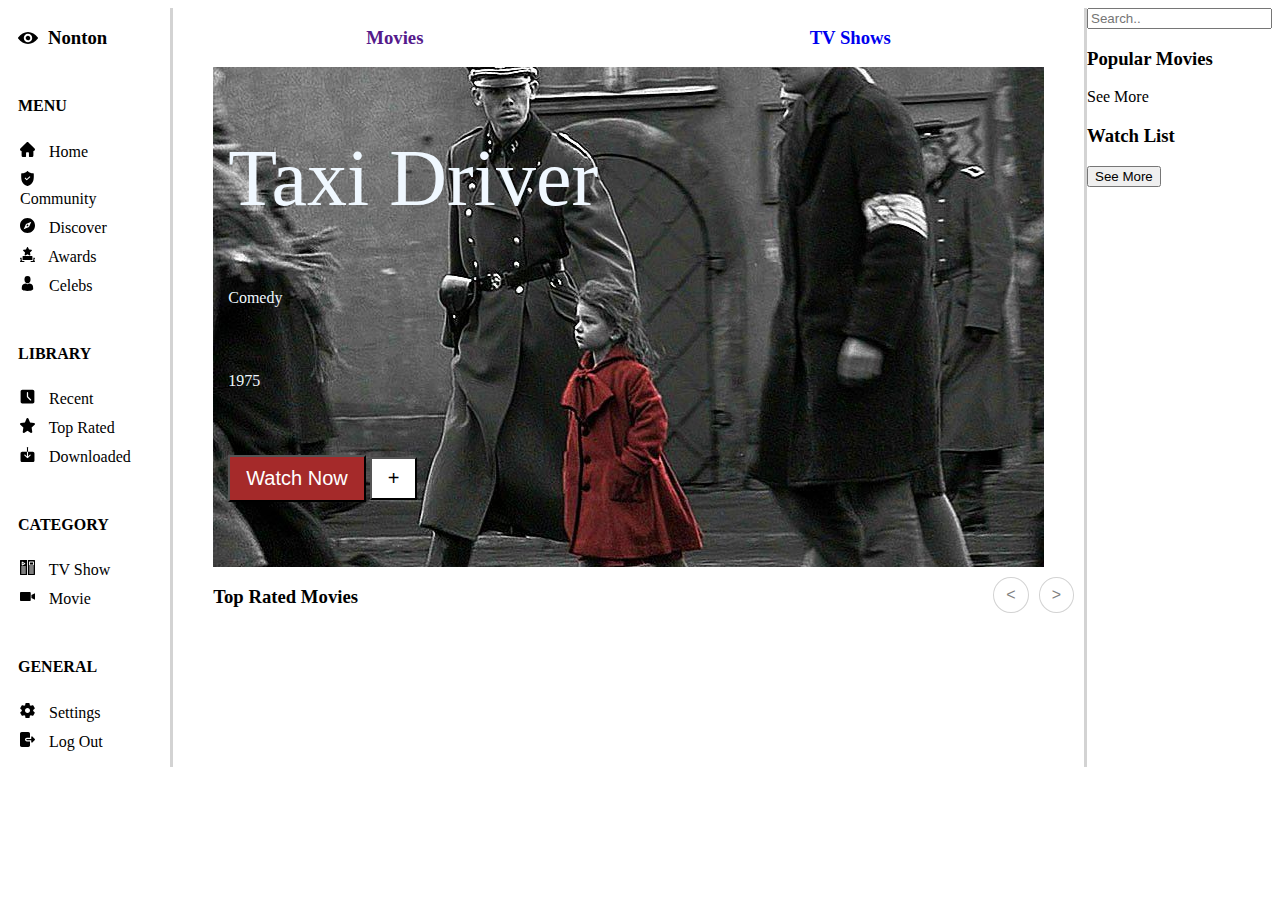
==== development/movie.html @ 7ac893d1 "neew featurse" ====
<!DOCTYPE html>
<html lang="en">
<head>
    <meta charset="UTF-8">
    <meta http-equiv="X-UA-Compatible" content="IE=edge">
    <meta name="viewport" content="width=device-width, initial-scale=1.0">
    <title>Movie Dashboard</title>
    <link rel="stylesheet" href="/development/assets/style.css">
    <link rel="stylesheet" href="/development/assets/main.css">
</head>
<body>
    <div class="face">
        <div class="rightSide">
            <div class="icon"><div><img class="icon__image" src="/development/assets/images/eye.svg" alt="icon" width="20px"></div>
            <div><h3 class="icon__title"><strong>Nonton</strong></h3></div></div>
            <div class="menu">
                <h4>MENU</h4>
                <ul>
                    <a href=""><li><svg height="15" viewBox="0 0 512 512" width="15" xmlns="http://www.w3.org/2000/svg"><path d="m498.195312 222.695312c-.011718-.011718-.023437-.023437-.035156-.035156l-208.855468-208.847656c-8.902344-8.90625-20.738282-13.8125-33.328126-13.8125-12.589843 0-24.425781 4.902344-33.332031 13.808594l-208.746093 208.742187c-.070313.070313-.140626.144531-.210938.214844-18.28125 18.386719-18.25 48.21875.089844 66.558594 8.378906 8.382812 19.445312 13.238281 31.277344 13.746093.480468.046876.964843.070313 1.453124.070313h8.324219v153.699219c0 30.414062 24.746094 55.160156 55.167969 55.160156h81.710938c8.28125 0 15-6.714844 15-15v-120.5c0-13.878906 11.289062-25.167969 25.167968-25.167969h48.195313c13.878906 0 25.167969 11.289063 25.167969 25.167969v120.5c0 8.285156 6.714843 15 15 15h81.710937c30.421875 0 55.167969-24.746094 55.167969-55.160156v-153.699219h7.71875c12.585937 0 24.421875-4.902344 33.332031-13.808594 18.359375-18.371093 18.367187-48.253906.023437-66.636719zm0 0"/></svg>                       
                        Home</li></a>
                    <a href=""><li><?xml version="1.0" encoding="iso-8859-1"?><!-- Generator: Adobe Illustrator 19.0.0, SVG Export Plug-In . SVG Version: 6.00 Build 0)  --><svg version="1.1" id="Capa_1" xmlns="http://www.w3.org/2000/svg" xmlns:xlink="http://www.w3.org/1999/xlink" x="0px" y="0px" width="15"   viewBox="0 0 428.16 428.16" style="enable-background:new 0 0 428.16 428.16;" xml:space="preserve"><g><g><path d="M393.8,110.208c-0.512-11.264-0.512-22.016-0.512-32.768c0-8.704-6.656-15.36-15.36-15.36c-64,0-112.64-18.432-153.088-57.856c-6.144-5.632-15.36-5.632-21.504,0C162.888,43.648,114.248,62.08,50.248,62.08c-8.704,0-15.36,6.656-15.36,15.36c0,10.752,0,21.504-0.512,32.768c-2.048,107.52-5.12,254.976,174.592,316.928l5.12,1.024l5.12-1.024C398.408,365.184,395.848,218.24,393.8,110.208z M201.8,259.2c-3.072,2.56-6.656,4.096-10.752,4.096h-0.512c-4.096,0-8.192-2.048-10.752-5.12l-47.616-52.736l23.04-20.48l37.376,41.472l82.944-78.848l20.992,22.528L201.8,259.2z"/></g></g><g></g><g></g><g></g><g></g><g></g><g></g><g></g><g></g><g></g><g></g><g></g><g></g><g></g><g></g><g></g></svg>
                        Community</li></a>
                    <a href=""><li><?xml version="1.0" encoding="iso-8859-1"?><!-- Generator: Adobe Illustrator 16.0.0, SVG Export Plug-In . SVG Version: 6.00 Build 0)  --><!DOCTYPE svg PUBLIC "-//W3C//DTD SVG 1.1//EN" "http://www.w3.org/Graphics/SVG/1.1/DTD/svg11.dtd"><svg version="1.1" id="Capa_1" xmlns="http://www.w3.org/2000/svg" xmlns:xlink="http://www.w3.org/1999/xlink" x="0px" y="0px" width="15" height="15" viewBox="0 0 491.336 491.336" style="enable-background:new 0 0 491.336 491.336;"xml:space="preserve"><g><g><path d="M245.668,491.336c135.678,0,245.668-109.988,245.668-245.668C491.336,109.989,381.346,0,245.668,0C109.989,0,0,109.989,0,245.668C0,381.348,109.989,491.336,245.668,491.336z M196.752,196.752l174.457-76.628l-76.625,174.458L120.126,371.21L196.752,196.752z"/><circle cx="245.668" cy="242.864" r="28.182"/></g></g><g></g><g></g><g></g><g></g><g></g><g></g><g></g><g></g><g></g><g></g><g></g><g></g><g></g><g></g><g></g></svg>
                          Discover</li></a>
                    <a href=""><li><svg id="Layer_1" enable-background="new 0 0 512.038 512.038" height="15" viewBox="0 0 512.038 512.038" width="15" xmlns="http://www.w3.org/2000/svg"><g><path d="m104.019 448.012h304c8.84 0 16-7.16 16-16v-112c0-8.84-7.16-16-16-16h-304c-8.84 0-16 7.16-16 16v112c0 8.839 7.16 16 16 16z"/><path d="m171.529 184.971-14.46 84.34c-2.236 13.026 11.506 23.032 23.22 16.86l75.73-39.81 75.73 39.81c11.805 6.179 25.443-3.908 23.22-16.86l-14.46-84.34 61.27-59.72c9.469-9.231 4.235-25.378-8.87-27.29l-84.68-12.3-37.86-76.73c-5.872-11.876-22.829-11.872-28.7 0l-37.86 76.73-84.68 12.3c-13.087 1.91-18.352 18.047-8.87 27.29z"/><path d="m482.449 440.012 27.46-48.06c6.085-10.643-1.609-23.94-13.89-23.94h-35c-2.761 0-5 2.239-5 5v59c0 26.51-21.49 48-48 48h-43c-2.761 0-5 2.239-5 5v11c0 8.837 7.163 16 16 16h120c12.259 0 19.986-13.278 13.89-23.94z"/><path d="m56.019 432.012v-59c0-2.761-2.239-5-5-5h-35c-12.259 0-19.986 13.278-13.89 23.94l27.46 48.06-27.46 48.06c-6.085 10.643 1.609 23.94 13.89 23.94h120c8.837 0 16-7.163 16-16v-11c0-2.761-2.239-5-5-5h-43c-26.51 0-48-21.491-48-48z"/></g></svg>   Awards</li></a>
                    <a href=""><li><?xml version="1.0" encoding="iso-8859-1"?><!-- Generator: Adobe Illustrator 18.0.0, SVG Export Plug-In . SVG Version: 6.00 Build 0)  --><!DOCTYPE svg PUBLIC "-//W3C//DTD SVG 1.1//EN" "http://www.w3.org/Graphics/SVG/1.1/DTD/svg11.dtd"><svg version="1.1" id="Capa_1" xmlns="http://www.w3.org/2000/svg" xmlns:xlink="http://www.w3.org/1999/xlink" x="0px" y="0px" width="15" height="15"  viewBox="0 0 350 350" style="enable-background:new 0 0 350 350;" xml:space="preserve"><g><path d="M175,171.173c38.914,0,70.463-38.318,70.463-85.586C245.463,38.318,235.105,0,175,0s-70.465,38.318-70.465,85.587C104.535,132.855,136.084,171.173,175,171.173z"/><path d="M41.909,301.853C41.897,298.971,41.885,301.041,41.909,301.853L41.909,301.853z"/><path d="M308.085,304.104C308.123,303.315,308.098,298.63,308.085,304.104L308.085,304.104z"/><path d="M307.935,298.397c-1.305-82.342-12.059-105.805-94.352-120.657c0,0-11.584,14.761-38.584,14.761s-38.586-14.761-38.586-14.761c-81.395,14.69-92.803,37.805-94.303,117.982c-0.123,6.547-0.18,6.891-0.202,6.131c0.005,1.424,0.011,4.058,0.011,8.651c0,0,19.592,39.496,133.08,39.496c113.486,0,133.08-39.496,133.08-39.496c0-2.951,0.002-5.003,0.005-6.399C308.062,304.575,308.018,303.664,307.935,298.397z"/></g><g></g><g></g><g></g><g></g><g></g><g></g><g></g><g></g><g></g><g></g><g></g><g></g><g></g><g></g><g></g></svg>
                          Celebs</li></a>

                </ul>
             </div>
            <div class="library">
                <h4>LIBRARY</h4>
                <ul>
                    <a href=""><li><svg id="Layer_4" enable-background="new 0 0 24 24" height="15" viewBox="0 0 24 24" width="15" xmlns="http://www.w3.org/2000/svg"><path d="m20.25 1h-16.5c-1.517 0-2.75 1.233-2.75 2.75v16.5c0 1.517 1.233 2.75 2.75 2.75h16.5c1.517 0 2.75-1.233 2.75-2.75v-16.5c0-1.517-1.233-2.75-2.75-2.75zm-2.543 17.207c-.195.195-.451.293-.707.293s-.512-.098-.707-.293l-5-5c-.188-.187-.293-.441-.293-.707v-6.75c0-.553.447-1 1-1s1 .447 1 1v6.336l4.707 4.707c.391.391.391 1.023 0 1.414z"/></svg>
                          Recent</li></a>
                    <a href=""><li><?xml version="1.0" encoding="iso-8859-1"?><!-- Generator: Adobe Illustrator 19.0.0, SVG Export Plug-In . SVG Version: 6.00 Build 0)  --><svg version="1.1" id="Capa_1" xmlns="http://www.w3.org/2000/svg" xmlns:xlink="http://www.w3.org/1999/xlink" x="0px" y="0px" width="15" viewBox="0 0 477.905 477.905" style="enable-background:new 0 0 477.905 477.905;" xml:space="preserve"><g><g><path d="M476.343,183.008c-3.834-12.939-14.932-22.404-28.314-24.149l-127.01-17.545L270.758,21.216C263.42,3.637,243.22-4.664,225.641,2.674c-8.38,3.499-15.043,10.161-18.541,18.541l-50.261,120.098l-127.01,17.545C10.905,161.493-2.3,178.969,0.335,197.892c1.132,8.132,5.119,15.596,11.249,21.058l95.693,85.333L87.616,438.189c-2.13,13.597,4.115,27.144,15.838,34.355c11.558,7.391,26.425,7.115,37.7-0.7l97.775-66.492l97.775,66.56c15.777,10.708,37.248,6.599,47.957-9.178c4.866-7.17,6.859-15.907,5.582-24.477l-19.661-133.956l95.693-85.333C476.436,210.02,480.381,195.931,476.343,183.008z"/></g></g><g></g><g></g><g></g><g></g><g></g><g></g><g></g><g></g><g></g><g></g><g></g><g></g><g></g><g></g><g></g></svg>
                          Top Rated</li></a>
                    <a href=""><li><?xml version="1.0" encoding="iso-8859-1"?><!-- Generator: Adobe Illustrator 19.0.0, SVG Export Plug-In . SVG Version: 6.00 Build 0)  --><svg version="1.1" id="Capa_1" xmlns="http://www.w3.org/2000/svg" xmlns:xlink="http://www.w3.org/1999/xlink" x="0px" y="0px" width="15" viewBox="0 0 477.867 477.867" style="enable-background:new 0 0 477.867 477.867;" xml:space="preserve"><g><g><path d="M409.6,153.6H256v146.534l56.201-56.201c6.78-6.548,17.584-6.36,24.132,0.419c6.388,6.614,6.388,17.099,0,23.713L250.999,353.4c-6.656,6.673-17.462,6.687-24.136,0.03c-0.01-0.01-0.02-0.02-0.031-0.03L141.5,268.066c-6.548-6.78-6.36-17.584,0.42-24.132c6.614-6.387,17.099-6.387,23.712,0l56.235,56.201V153.6h-153.6c-28.277,0-51.2,22.923-51.2,51.2v221.867c0,28.277,22.923,51.2,51.2,51.2H409.6c28.277,0,51.2-22.923,51.2-51.2V204.8C460.8,176.523,437.877,153.6,409.6,153.6z"/></g></g><g><g><path d="M238.933,0c-9.426,0-17.067,7.641-17.067,17.067V153.6H256V17.067C256,7.641,248.359,0,238.933,0z"/></g></g><g></g><g></g><g></g><g></g><g></g><g></g><g></g><g></g><g></g><g></g><g></g><g></g><g></g><g></g><g></g></svg>
                          Downloaded</li></a>

                </ul>
            </div>
            <div class="category">
                <h4>CATEGORY</h4>
                <ul>
                    <a href="tvShows.html"><li><svg id="Capa_1" enable-background="new 0 0 512 512" height="15" viewBox="0 0 512 512" width="15" xmlns="http://www.w3.org/2000/svg"><g><path d="m15 512h226v-512h-226c-8.284 0-15 6.716-15 15v482c0 8.284 6.716 15 15 15zm43.787-442.312c0-5.291 2.787-10.19 7.335-12.894 4.549-2.702 10.184-2.811 14.832-.283l93.426 50.812c4.828 2.626 7.833 7.682 7.833 13.177s-3.005 10.551-7.833 13.177l-93.426 50.813c-2.237 1.216-4.704 1.823-7.167 1.823-2.655 0-5.306-.704-7.666-2.106-4.548-2.704-7.335-7.603-7.335-12.894v-101.625zm-6.037 154.374h135.5c8.284 0 15 6.716 15 15s-6.716 15-15 15h-135.5c-8.284 0-15-6.716-15-15s6.716-15 15-15zm0 67.75h135.5c8.284 0 15 6.716 15 15s-6.716 15-15 15h-135.5c-8.284 0-15-6.716-15-15s6.716-15 15-15zm0 67.75h135.5c8.284 0 15 6.716 15 15s-6.716 15-15 15h-135.5c-8.284 0-15-6.716-15-15s6.716-15 15-15zm0 67.75h135.5c8.284 0 15 6.716 15 15s-6.716 15-15 15h-135.5c-8.284 0-15-6.716-15-15s6.716-15 15-15z"/><path d="m88.787 94.921v51.158l47.031-25.579z"/><path d="m271 512h226c8.284 0 15-6.716 15-15v-482c0-8.284-6.716-15-15-15h-226zm37.75-442.312c0-8.284 6.716-15 15-15h135.5c8.284 0 15 6.716 15 15v101.625c0 8.284-6.716 15-15 15h-135.5c-8.284 0-15-6.716-15-15zm15 154.374h135.5c8.284 0 15 6.716 15 15s-6.716 15-15 15h-135.5c-8.284 0-15-6.716-15-15s6.716-15 15-15zm0 67.75h135.5c8.284 0 15 6.716 15 15s-6.716 15-15 15h-135.5c-8.284 0-15-6.716-15-15s6.716-15 15-15zm0 67.75h135.5c8.284 0 15 6.716 15 15s-6.716 15-15 15h-135.5c-8.284 0-15-6.716-15-15s6.716-15 15-15zm0 67.75h135.5c8.284 0 15 6.716 15 15s-6.716 15-15 15h-135.5c-8.284 0-15-6.716-15-15s6.716-15 15-15z"/><path d="m338.75 84.688h105.5v71.625h-105.5z"/></g></svg>
                          TV Show</li></a>
                    <a href=""><li><svg height="15" viewBox="0 -87 432 432" width="15" xmlns="http://www.w3.org/2000/svg"><path d="m278.90625 0h-248.90625c-16.5625.0195312-29.9804688 13.4375-30 30v197.421875c.0195312 16.5625 13.4375 29.980469 30 30h248.90625c16.558594-.019531 29.980469-13.4375 30-30v-197.421875c-.019531-16.5625-13.441406-29.9804688-30-30zm0 0"/><path d="m328.90625 169.800781 103.09375 56.285157v-194.105469l-103.09375 56.285156zm0 0"/></svg>
                          Movie</li></a>
                    

                </ul>
            </div>
            <div class="general">
                <h4>GENERAL</h4>
                <ul>
                    <a href=""><li><?xml version="1.0" encoding="iso-8859-1"?><!-- Generator: Adobe Illustrator 19.0.0, SVG Export Plug-In . SVG Version: 6.00 Build 0)  --><svg version="1.1" id="Layer_9" xmlns="http://www.w3.org/2000/svg" xmlns:xlink="http://www.w3.org/1999/xlink" x="0px" y="0px" width="15" viewBox="0 0 512 512" style="enable-background:new 0 0 512 512;" xml:space="preserve"><g><g><path d="M496.659,312.107l-47.061-36.8c0.597-5.675,1.109-12.309,1.109-19.328c0-7.019-0.491-13.653-1.109-19.328l47.104-36.821c8.747-6.912,11.136-19.179,5.568-29.397L453.331,85.76c-5.227-9.557-16.683-14.464-28.309-10.176l-55.531,22.293c-10.645-7.68-21.803-14.165-33.344-19.349l-8.448-58.901C326.312,8.448,316.584,0,305.086,0h-98.133c-11.499,0-21.205,8.448-22.571,19.456l-8.469,59.115c-11.179,5.035-22.165,11.435-33.28,19.349l-55.68-22.357C76.52,71.531,64.04,76.053,58.856,85.568L9.854,170.347c-5.781,9.771-3.392,22.464,5.547,29.547l47.061,36.8c-0.747,7.189-1.109,13.44-1.109,19.307s0.363,12.117,1.109,19.328l-47.104,36.821c-8.747,6.933-11.115,19.2-5.547,29.397l48.939,84.672c5.227,9.536,16.576,14.485,28.309,10.176l55.531-22.293c10.624,7.659,21.781,14.144,33.323,19.349l8.448,58.88C185.747,503.552,195.454,512,206.974,512h98.133c11.499,0,21.227-8.448,22.592-19.456l8.469-59.093c11.179-5.056,22.144-11.435,33.28-19.371l55.68,22.357c2.688,1.045,5.483,1.579,8.363,1.579c8.277,0,15.893-4.523,19.733-11.563l49.152-85.12C507.838,331.349,505.448,319.083,496.659,312.107z M256.019,341.333c-47.061,0-85.333-38.272-85.333-85.333s38.272-85.333,85.333-85.333s85.333,38.272,85.333,85.333S303.08,341.333,256.019,341.333z"/></g></g><g></g><g></g><g></g><g></g><g></g><g></g><g></g><g></g><g></g><g></g><g></g><g></g><g></g><g></g><g></g></svg>
                          Settings</li></a>
                    <a href=""><li><svg id="bold" enable-background="new 0 0 24 24" height="15" viewBox="0 0 24 24" width="15" xmlns="http://www.w3.org/2000/svg"><path d="m11 15c-1.654 0-3-1.346-3-3s1.346-3 3-3h5v-6.25c0-1.517-1.233-2.75-2.75-2.75h-10.5c-1.517 0-2.75 1.233-2.75 2.75v18.5c0 1.517 1.233 2.75 2.75 2.75h10.5c1.517 0 2.75-1.233 2.75-2.75v-6.25z"/><path d="m18.617 16.924c-.373-.155-.617-.52-.617-.924v-3h-7c-.552 0-1-.448-1-1s.448-1 1-1h7v-3c0-.404.244-.769.617-.924.374-.155.804-.069 1.09.217l4 4c.391.391.391 1.023 0 1.414l-4 4c-.286.286-.716.372-1.09.217z"/></svg>
                          Log Out</li></a>
                </ul>


            </div>
        </div>
        <div class="main"> 
            <div class="navigation">
                <a href=""><div class="navigatoin__movies"><h3>Movies</h3></div></a>
                <a href="tvShows.html"><div class="navigatoin__tvShows"><h3>TV Shows</h3></div></a>
            </div>
            <div class="random-sugg">
                <div class="random-sugg__name">Taxi Driver</div>
                <div class="random-sugg__genre"> Comedy</div>
                <div class="random-sugg__release">1975</div>

                <div class="random-sugg__btn"><button class="random-sugg__watch">Watch Now</button>
                    <button class="random-sugg__addList">+</button>
                </div>
                
            </div>
           <!-- <div class="nowPlaying">
                <div class="nowPlaying__title">
                    <h3>Now Playing</h3>
                    <div class="nowPlaying__title__btn-active"><button><</button><button>></button></div>
                </div>
                <div class="nowPlaying__random">
                    <div class="nowPlaying__addList">
                        <button>+</button>
                    </div>
                    <button class="nowPlaying__watch">Watch Now</button>
                </div>
            </div>-->
            <div class="topRated">
                <div class="topRated__head">
                   <h3>Top Rated Movies</h3>
                   <div class="topRated__head__btn-active"> <button><</button><button>></button></div>
               </div>
            <div id="topRatedMovie"></div>

               <div class="topRated__random">
                   <p class="topRated__random__name"></p>
                   <span class="topRated__random__release"></span>
               </div>
            </div> 
        </div>
        <div class="leftSide">
            <div class="leftSide__search">
                <input type="text" placeholder="Search..">
            </div>
            <div class="leftSide__popular"> <h3> Popular Movies</h3>
                <div></div>
                <div><button">See More</button></div>
            </div>
            <div class="leftSide__watchList"><h3>Watch List</h3>
                <div><button>See More</button></div>
            </div>
        </div>
    </div>
    <script src="_topRatedMovie.js
    "></script>
</body>
</html>
---- development/assets/style.css ----
body {
    box-sizing: border-box;
    background-color: white;
    
}

svg {
    margin-top: 5px;
    padding-right: 10px;

}

svg:hover {
    fill: brown;
}

.face {
    display: flex;
    flex-direction: row;
}


.rightSide {
    margin-left: 10px;
    border-right: lightgray 3px solid;
    
    
}

.icon {
    display: flex;
    justify-content: flex-start;
    flex-direction: row;
}
.icon__image {
    margin-top: 20px;
    margin-right: 10px;
}



.menu {
    margin-top: 30px;

}

.menu a {
    text-decoration: none;
    color: black;
}





.menu ul li {
    list-style-type: none;
    margin-left: -38px;
    margin-top: 5px;
    padding-right: 50px;
    border-right: 3px solid white;
}


.menu ul li:hover {
    color: brown;
    border-right-color: brown;
}






.library {
    margin-top: 50px;
}

.library a {
    text-decoration: none;
    color: black;
}

.library ul li {
    list-style-type: none;
    margin-left: -38px;
    margin-top: 5px;
    border-right: 3px solid white;

}

.library ul li:hover {
    color: brown;
    border-right-color: brown;
}



.category {
    margin-top: 50px;
}

.category a {
    text-decoration: none;
    color: black;
}

.category ul li {
    list-style-type: none;
    margin-left: -38px;
    margin-top: 5px;
    border-right: 3px solid white;

}

.category ul li:hover {
    color: brown;
    border-right-color: brown;
}




.general {
    margin-top: 50px;
}

.general a {
    text-decoration: none;
    color: black;
}

.general ul li {
    list-style-type: none;
    margin-left: -38px;
    margin-top: 5px;
    border-right: 3px solid white;
}

.general ul li:hover {
    color: brown;
    border-right-color: brown;
}
---- development/assets/main.css ----
.main {
    width: 960px;
    border-right: lightgray 3px solid;
}

.random-sugg {
    background-image: url('./90c804f554975bd28968b85a8642a194.jpg');
    height: 500px;
    margin-left: 40px;
    margin-right: 40px;
    display: flex;
    flex-direction: column;
    justify-content: space-evenly;
    color: aliceblue;
}

.random-sugg__name {
    font-size: 80px;
    margin-left: 15px;
}

.random-sugg__genre {
    margin-left: 15px;
}

.random-sugg__release {
    margin-left: 15px;
}

.random-sugg__btn {
    margin-left: 15px;
}

.random-sugg__btn button {}

.random-sugg__watch {
    background-color: brown;
    color: white;
    padding: 10px 16px;
    font-size: 20px;
}

.random-sugg__addList {
    background-color: white;
    font-size: 20px;
    padding: 8px 16px;
}

.navigation {
    display: flex;
    flex-direction: row;
    justify-content: space-around;
}

.navigation a {
    text-decoration: none;
}

.nowPlaying {
    margin-left: 40px;
}

.nowPlaying__title {
    display: flex;
    flex-direction: row;
    justify-content: space-between;
    margin-top: 20px;
}

.nowPlaying__random {
    background-image: url('./90c804f554975bd28968b85a8642a194.jpg');
    width: 150px;
    height: 200px;
}

.nowPlaying__title__btn-active {
    margin-top: 10px;
}

.nowPlaying__title__btn-active button {
    margin-right: 10px;
    border-radius: 50%;
    border: 0.5px solid lightgray;
    background-color: white;
    padding: 8px 12px;
    font-size: 16px;
    color: gray;
}

.nowPlaying__title__btn-active button:hover {
    color: white;
    background-color: brown;
}

.topRated {
    margin-left: 40px;
}

.topRated__head {
    display: flex;
    flex-direction: row;
    justify-content: space-between;
}

.topRated__head__btn-active {
    margin-top: 10px;
    color: gray;
}

.topRated__head__btn-active button {
    margin-right: 10px;
    border-radius: 50%;
    border: 0.5px solid lightgray;
    background-color: white;
    padding: 8px 12px;
    font-size: 16px;
    color: gray;
}

.topRated__head__btn-active button:hover {
    color: white;
    background-color: brown;
}

#main {
    display: flex;
    flex-wrap: wrap;
    justify-content: center;
}

.movie {
    width: 150px;
    margin: 1rem;
    border-radius: 3px;
    box-shadow: 0.2px 4px 5px rgba(0, 0, 0, 0.1);
    background-color: var(--secondary-color);
    position: relative;
    overflow: hidden;
}

.movie img {
    width: 100%;
}

.movie-info {
    color: black;
    display: flex;
    align-items: center;
    justify-content: space-between;
    padding: 0.5rem 1rem 1rem;
    letter-spacing: 0.5px;
}

.movie-info h3 {
    margin-top: 0;
}

.movie-info span {
    background-color: var(--primary-color);
    padding: 0.25rem 0.5rem;
    border-radius: 3px;
    font-weight: bold;
}

.movie-info span.green {
    color: lightgreen;
}

.movie-info span.orange {
    color: orange;
}

.movie-info span.red {
    color: red;
}

.overview {
    position: absolute;
    left: 0;
    right: 0;
    bottom: 0;
    background-color: #fff;
    padding: 1rem;
    max-height: 100%;
    transform: translateY(101%);
    transition: transform 0.3s ease-in;
}

.movie:hover .overview {
    transform: translateY(0)
}
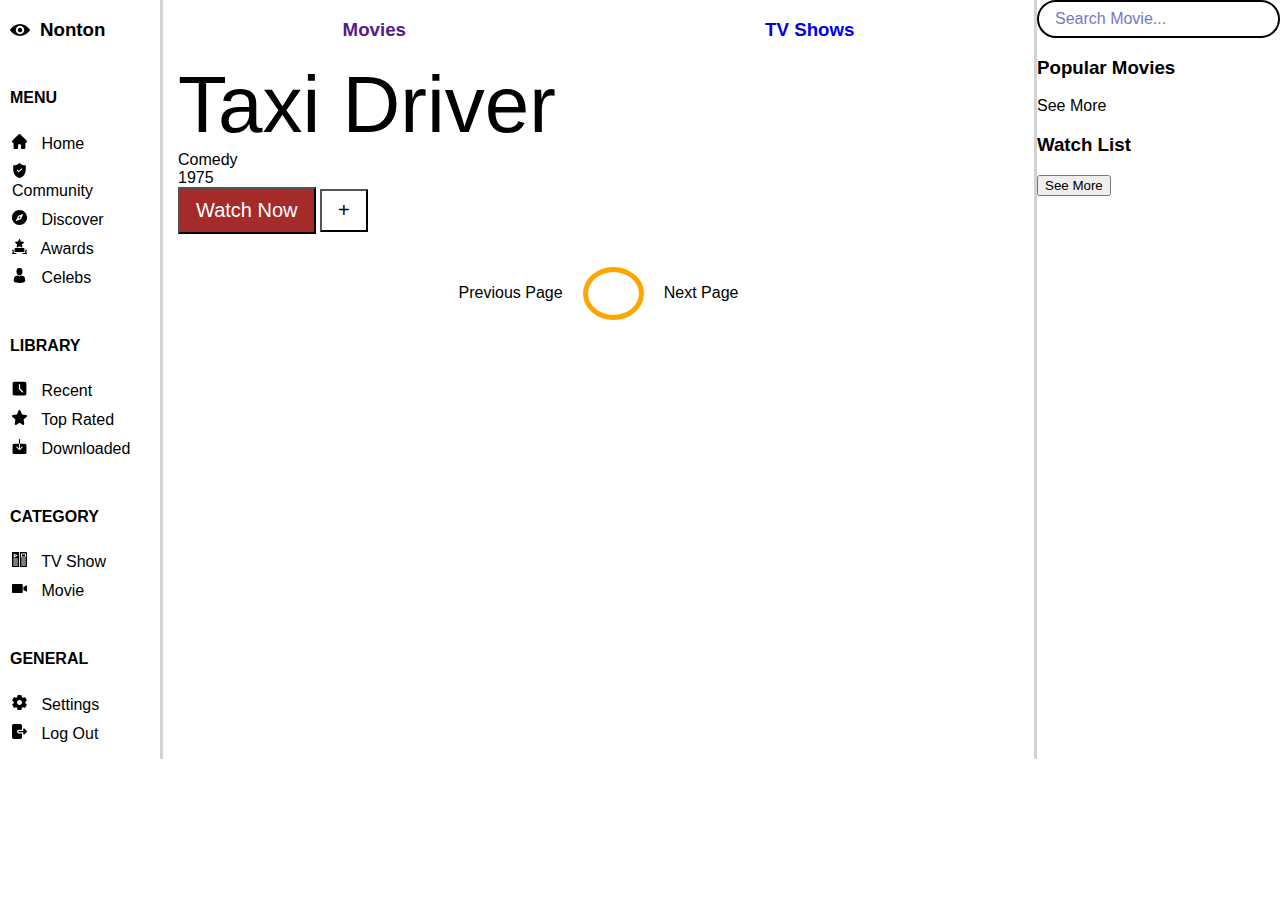
==== commit e6824c38: "features" ====
--- a/development/movie.html
+++ b/development/movie.html
@@ -7,6 +7,7 @@
     <title>Movie Dashboard</title>
     <link rel="stylesheet" href="/development/assets/style.css">
     <link rel="stylesheet" href="/development/assets/main.css">
+    
 </head>
 <body>
     <div class="face">
@@ -68,7 +69,7 @@
                 <a href=""><div class="navigatoin__movies"><h3>Movies</h3></div></a>
                 <a href="tvShows.html"><div class="navigatoin__tvShows"><h3>TV Shows</h3></div></a>
             </div>
-            <div class="random-sugg">
+            <div id="random-sugg">
                 <div class="random-sugg__name">Taxi Driver</div>
                 <div class="random-sugg__genre"> Comedy</div>
                 <div class="random-sugg__release">1975</div>
@@ -78,35 +79,32 @@
                 </div>
                 
             </div>
-           <!-- <div class="nowPlaying">
-                <div class="nowPlaying__title">
-                    <h3>Now Playing</h3>
-                    <div class="nowPlaying__title__btn-active"><button><</button><button>></button></div>
-                </div>
-                <div class="nowPlaying__random">
-                    <div class="nowPlaying__addList">
-                        <button>+</button>
-                    </div>
-                    <button class="nowPlaying__watch">Watch Now</button>
-                </div>
-            </div>-->
-            <div class="topRated">
-                <div class="topRated__head">
-                   <h3>Top Rated Movies</h3>
-                   <div class="topRated__head__btn-active"> <button><</button><button>></button></div>
-               </div>
-            <div id="topRatedMovie"></div>
-
-               <div class="topRated__random">
-                   <p class="topRated__random__name"></p>
-                   <span class="topRated__random__release"></span>
-               </div>
+            <div id="tags"></div>
+            <div id="myNav" class="overlay">
+        
+                <!-- Button to close the overlay navigation -->
+                <a href="javascript:void(0)" class="closebtn" onclick="closeNav()">&times;</a>
+              
+                <!-- Overlay content -->
+                <div class="overlay-content" id="overlay-content"></div>
+                
+                <a href="javascript:void(0)" class="arrow left-arrow" id="left-arrow">&#8656;</a> 
+                
+                <a href="javascript:void(0)" class="arrow right-arrow" id="right-arrow" >&#8658;</a>
+        
+              </div>
+            <main id="main"></main>
+            <div class="pagination">
+                <div class="page" id="prev">Previous Page</div>
+                <div class="current" id="current">1</div>
+                <div class="page" id="next">Next Page</div>
+        
             </div> 
         </div>
         <div class="leftSide">
-            <div class="leftSide__search">
-                <input type="text" placeholder="Search..">
-            </div>
+            <form  id="form">
+                <input type="text" placeholder="Search Movie..." id="search" class="search">
+            </form>
             <div class="leftSide__popular"> <h3> Popular Movies</h3>
                 <div></div>
                 <div><button">See More</button></div>
@@ -116,7 +114,7 @@
             </div>
         </div>
     </div>
-    <script src="_topRatedMovie.js
-    "></script>
+    <script src="_topRatedMovie.js"></script>
+    <script src="_searchMovie.js"></script>
 </body>
 </html>
--- a/development/assets/main.css
+++ b/development/assets/main.css
@@ -188,4 +188,282 @@
 
 .movie:hover .overview {
     transform: translateY(0)
+}
+
+@import url('https://fonts.googleapis.com/css2?family=Poppins:wght@200;400;700&display=swap');
+
+
+
+body{
+    background-color: var(--primary-color);
+    font-family: 'Poppins', sans-serif;
+    margin: 0;
+}
+
+
+header{
+    padding:1rem;
+    display:flex;
+    justify-content: flex-end;
+    background-color: var(--secondary-color);
+}
+
+.search{
+    background-color: transparent;
+    border: 2px solid black;
+    padding:0.5rem 1rem;
+    border-radius: 50px;
+    font-size: 1rem;
+    color:black;
+    font-family: inherit;
+}
+
+.search:focus{
+    outline:0;
+    background-color: #fff;
+}
+
+.search::placeholder{
+    color: #7378c5;
+}
+
+main{
+    display:flex;
+    flex-wrap: wrap;
+    justify-content: center;
+}
+
+.movie {
+    width: 300px;
+    margin: 1rem;
+    border-radius: 3px;
+    box-shadow: 0.2px 4px 5px rgba(0,0,0,0.1);
+    background-color: var(--secondary-color);
+    position:relative;
+    overflow: hidden;
+}
+
+
+.movie img{
+    width:100%;
+}
+
+.movie-info{
+    color:black;
+    display: flex;
+    align-items: center;
+    justify-content: space-between;
+    padding: 0.5rem 1rem 1rem;
+    letter-spacing: 0.5px;
+}
+
+.movie-info h3{
+    margin-top: 0;
+}
+
+.movie-info span{
+    background-color: var(--primary-color);
+    padding: 0.25rem 0.5rem;
+    border-radius: 3px;
+    font-weight: bold;
+}
+
+.movie-info span.green{
+    color:lightgreen;
+}
+
+.movie-info span.orange{
+    color:orange;
+}
+
+.movie-info span.red{
+    color:red;
+}
+
+.overview{
+    position:absolute;
+    left:0;
+    right:0;
+    bottom:0;
+    background-color: #fff;
+    padding: 1rem;
+    max-height: 100%;
+    transform:translateY(101%);
+    transition:transform 0.3s ease-in;
+}
+
+.movie:hover .overview{
+    transform:translateY(0)
+}
+
+#tags{
+    width:80%;
+    display:flex;
+    flex-wrap: wrap;
+    justify-content: center;
+    align-items: center;
+    margin: 10px auto;
+}
+
+.tag{
+    color:white;
+    padding:10px 20px;
+    background-color: grey;
+    border-radius: 50px;
+    margin:5px;
+    display:inline-block;
+    cursor: pointer;
+}
+
+.tag.highlight{
+    background-color: red;
+}
+.no-results{
+    color:white;
+}
+
+.pagination{
+    display:flex;
+    margin:10px 30px;
+    align-items: center;
+    justify-content: center;
+    color:white;
+}
+
+.page{
+    padding:20px;
+    cursor:pointer;
+}
+
+.page.disabled{
+    cursor:not-allowed;
+    color:grey;
+}
+
+.current{
+    padding: 10px 20px;
+    border-radius: 50%;
+    border: 5px solid orange;
+    font-size: 20px;
+    font-weight: 600;
+}
+
+.know-more{
+    background-color: orange;
+    color:white;
+    font-size: 16px;
+    font-weight: bold;
+    border:0;
+    border-radius: 50px;
+    padding: 10px 20px;
+    margin-top: 5px;
+}
+/* The Overlay (background) */
+.overlay {
+    /* Height & width depends on how you want to reveal the overlay (see JS below) */   
+    height: 100%;
+    width: 0;
+    position: fixed; /* Stay in place */
+    z-index: 1; /* Sit on top */
+    left: 0;
+    top: 0;
+    background-color: rgb(0,0,0); /* Black fallback color */
+    background-color: rgba(0,0,0, 0.9); /* Black w/opacity */
+    overflow-x: hidden; /* Disable horizontal scroll */
+    transition: 0.5s; /* 0.5 second transition effect to slide in or slide down the overlay (height or width, depending on reveal) */
+  }
+  
+  /* Position the content inside the overlay */
+  .overlay-content {
+    position: relative;
+    top: 10%; /* 25% from the top */
+    width: 100%; /* 100% width */
+    text-align: center; /* Centered text/links */
+    margin-top: 30px; /* 30px top margin to avoid conflict with the close button on smaller screens */
+  }
+  
+  /* The navigation links inside the overlay */
+  .overlay a {
+    padding: 8px;
+    text-decoration: none;
+    font-size: 36px;
+    color: #818181;
+    display: block; /* Display block instead of inline */
+    transition: 0.3s; /* Transition effects on hover (color) */
+  }
+  
+  /* When you mouse over the navigation links, change their color */
+  .overlay a:hover, .overlay a:focus {
+    color: #f1f1f1;
+  }
+  
+  /* Position the close button (top right corner) */
+  .overlay .closebtn {
+    position: absolute;
+    top: 20px;
+    right: 45px;
+    font-size: 60px;
+  }
+  
+  /* When the height of the screen is less than 450 pixels, change the font-size of the links and position the close button again, so they don't overlap */
+  @media screen and (max-height: 450px) {
+    .overlay a {font-size: 20px}
+    .overlay .closebtn {
+      font-size: 40px;
+      top: 15px;
+      right: 35px;
+    }
+  }
+
+
+  .embed.hide{
+      display: none;
+  }
+
+  .embed.show{
+      display: inline-block;
+  }
+
+  .arrow{
+      position: absolute;
+      font-size: 40px;
+  }
+
+  .arrow.left-arrow{
+      top:50%;
+      left:5%;
+      transform: translateY(-50%);
+  }
+
+  
+  .arrow.right-arrow{
+    top:50%;
+    transform: translateY(-50%);
+    right:5%;
+}
+
+.dots{
+    margin-top: 30px;
+}
+
+.dots .dot {
+    padding: 5px 15px;
+    border-radius: 50%;
+    border: 5px solid var(--secondary-color);
+    color: white;
+    font-size: 20px;
+    font-weight: 600;
+    margin: 5px;
+}
+
+.dots .dot.active{
+    border-color: orange;
+}
+
+#next {
+    color: black;
+}
+
+#prev {
+    color: black;
 }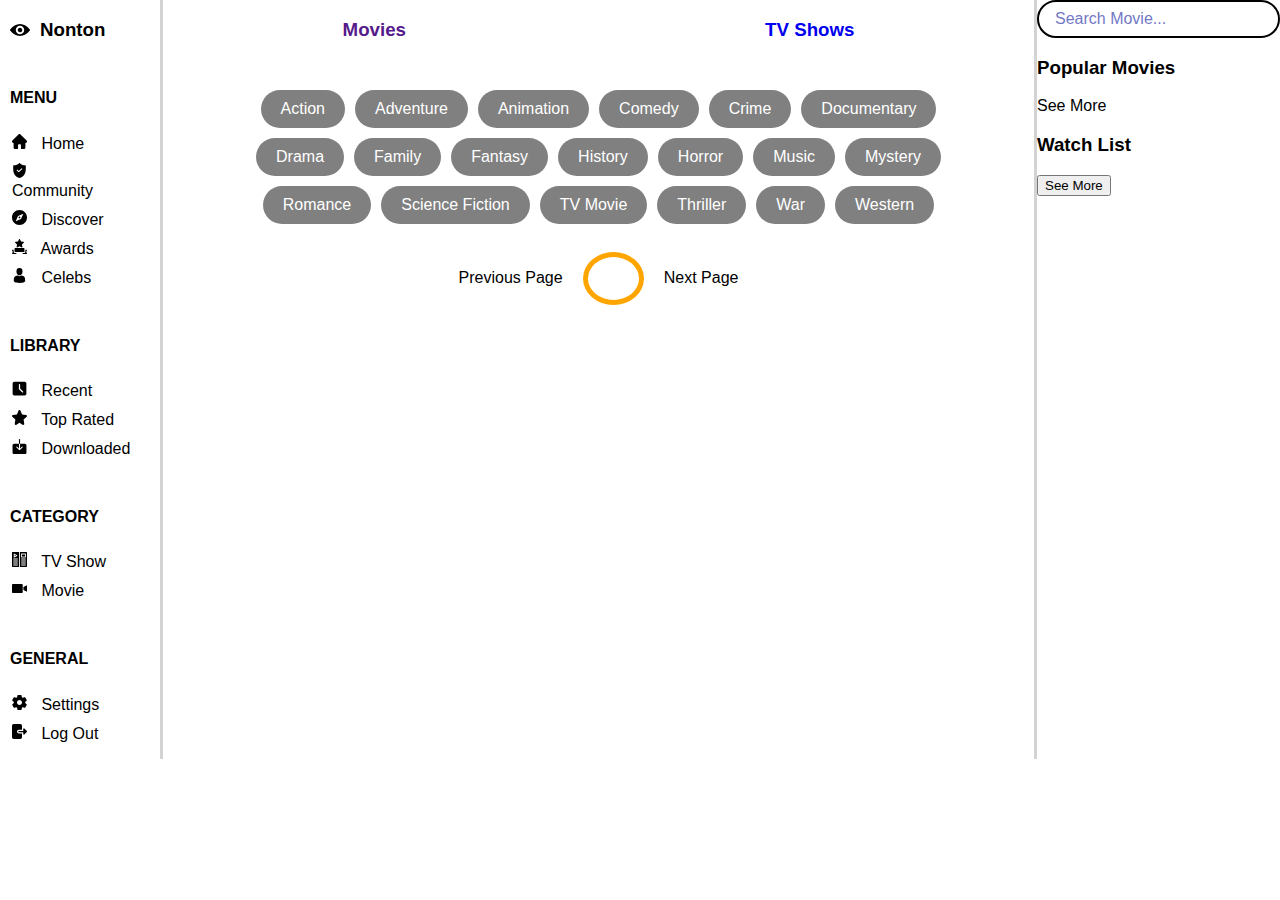
==== commit 0dc453bd: "hahah" ====
--- a/development/movie.html
+++ b/development/movie.html
@@ -69,13 +69,15 @@
                 <a href=""><div class="navigatoin__movies"><h3>Movies</h3></div></a>
                 <a href="tvShows.html"><div class="navigatoin__tvShows"><h3>TV Shows</h3></div></a>
             </div>
+           
+
             <div id="random-sugg">
-                <div class="random-sugg__name">Taxi Driver</div>
-                <div class="random-sugg__genre"> Comedy</div>
-                <div class="random-sugg__release">1975</div>
+                <div class="random-sugg__name"></div>
+                <div class="random-sugg__genre"> </div>
+                <div class="random-sugg__release"></div>
 
-                <div class="random-sugg__btn"><button class="random-sugg__watch">Watch Now</button>
-                    <button class="random-sugg__addList">+</button>
+                <div class="random-sugg__btn"><div class="random-sugg__watch"></div>
+                    <div class="random-sugg__addList"></div>
                 </div>
                 
             </div>
--- a/development/assets/main.css
+++ b/development/assets/main.css
@@ -1,21 +1,29 @@
+body {
+    outline-color:  red ;
+}
+
 .main {
     width: 960px;
     border-right: lightgray 3px solid;
 }
 
 .random-sugg {
-    background-image: url('./90c804f554975bd28968b85a8642a194.jpg');
-    height: 500px;
+    
+    
     margin-left: 40px;
     margin-right: 40px;
     display: flex;
     flex-direction: column;
     justify-content: space-evenly;
     color: aliceblue;
+    background-size: 100% 90%;
+    background-repeat: no-repeat;
+    height: 500px;
+    
 }
 
 .random-sugg__name {
-    font-size: 80px;
+    font-size: 50px;
     margin-left: 15px;
 }
 
@@ -25,20 +33,14 @@
 
 .random-sugg__release {
     margin-left: 15px;
-}
-
-.random-sugg__btn {
-    margin-left: 15px;
-}
-
-.random-sugg__btn button {}
-
-.random-sugg__watch {
-    background-color: brown;
-    color: white;
-    padding: 10px 16px;
-    font-size: 20px;
-}
+    font-size: 25px;
+}
+
+
+
+
+
+
 
 .random-sugg__addList {
     background-color: white;
@@ -413,6 +415,11 @@
       top: 15px;
       right: 35px;
     }
+
+    .random-sugg__name {
+        font-size: 25px;
+    }
+
   }
 
 
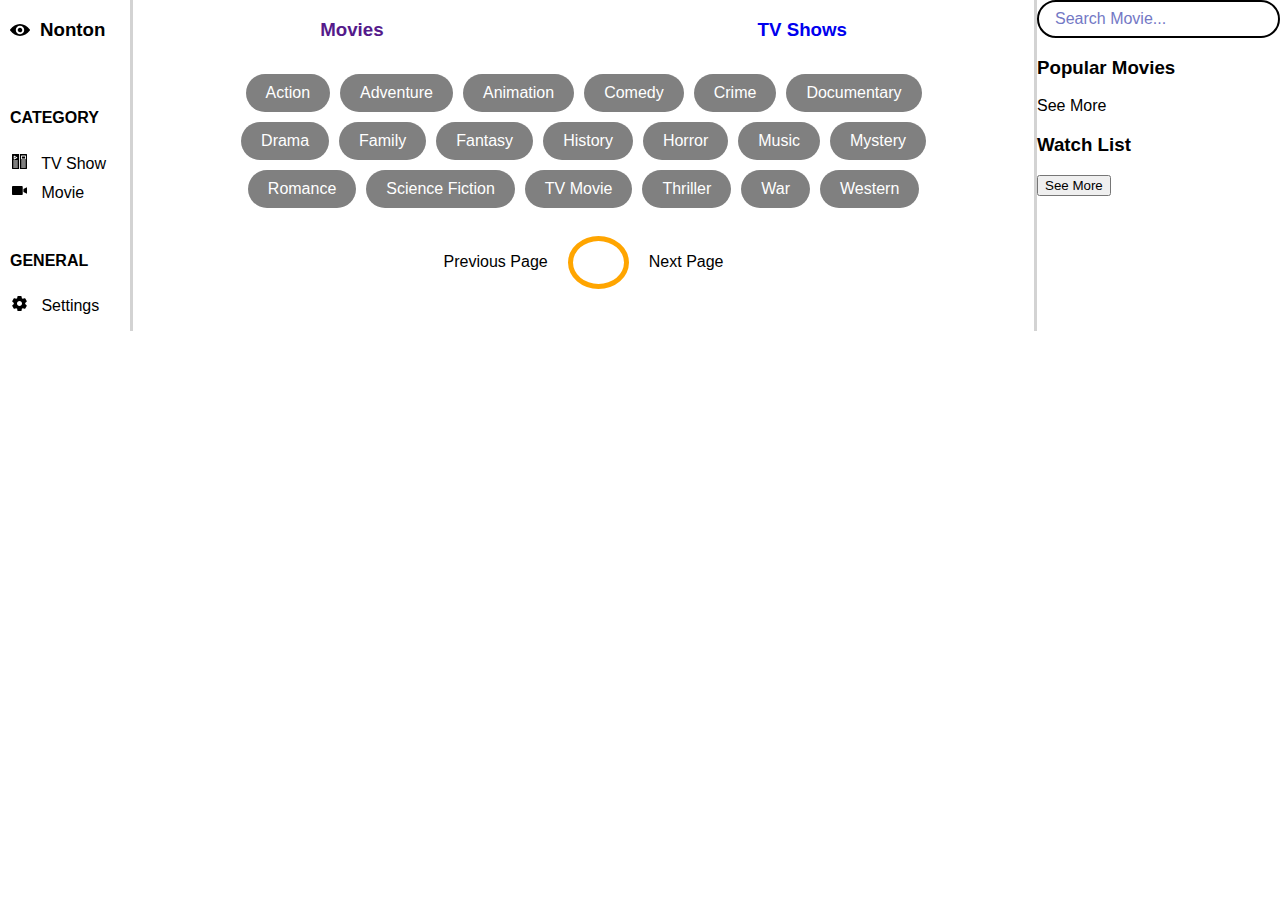
==== commit e4168e5c: "features" ====
--- a/development/movie.html
+++ b/development/movie.html
@@ -1,5 +1,5 @@
 <!DOCTYPE html>
-<html lang="en">
+<html lang="en" data-theme="light">
 <head>
     <meta charset="UTF-8">
     <meta http-equiv="X-UA-Compatible" content="IE=edge">
@@ -14,33 +14,8 @@
         <div class="rightSide">
             <div class="icon"><div><img class="icon__image" src="/development/assets/images/eye.svg" alt="icon" width="20px"></div>
             <div><h3 class="icon__title"><strong>Nonton</strong></h3></div></div>
-            <div class="menu">
-                <h4>MENU</h4>
-                <ul>
-                    <a href=""><li><svg height="15" viewBox="0 0 512 512" width="15" xmlns="http://www.w3.org/2000/svg"><path d="m498.195312 222.695312c-.011718-.011718-.023437-.023437-.035156-.035156l-208.855468-208.847656c-8.902344-8.90625-20.738282-13.8125-33.328126-13.8125-12.589843 0-24.425781 4.902344-33.332031 13.808594l-208.746093 208.742187c-.070313.070313-.140626.144531-.210938.214844-18.28125 18.386719-18.25 48.21875.089844 66.558594 8.378906 8.382812 19.445312 13.238281 31.277344 13.746093.480468.046876.964843.070313 1.453124.070313h8.324219v153.699219c0 30.414062 24.746094 55.160156 55.167969 55.160156h81.710938c8.28125 0 15-6.714844 15-15v-120.5c0-13.878906 11.289062-25.167969 25.167968-25.167969h48.195313c13.878906 0 25.167969 11.289063 25.167969 25.167969v120.5c0 8.285156 6.714843 15 15 15h81.710937c30.421875 0 55.167969-24.746094 55.167969-55.160156v-153.699219h7.71875c12.585937 0 24.421875-4.902344 33.332031-13.808594 18.359375-18.371093 18.367187-48.253906.023437-66.636719zm0 0"/></svg>                       
-                        Home</li></a>
-                    <a href=""><li><?xml version="1.0" encoding="iso-8859-1"?><!-- Generator: Adobe Illustrator 19.0.0, SVG Export Plug-In . SVG Version: 6.00 Build 0)  --><svg version="1.1" id="Capa_1" xmlns="http://www.w3.org/2000/svg" xmlns:xlink="http://www.w3.org/1999/xlink" x="0px" y="0px" width="15"   viewBox="0 0 428.16 428.16" style="enable-background:new 0 0 428.16 428.16;" xml:space="preserve"><g><g><path d="M393.8,110.208c-0.512-11.264-0.512-22.016-0.512-32.768c0-8.704-6.656-15.36-15.36-15.36c-64,0-112.64-18.432-153.088-57.856c-6.144-5.632-15.36-5.632-21.504,0C162.888,43.648,114.248,62.08,50.248,62.08c-8.704,0-15.36,6.656-15.36,15.36c0,10.752,0,21.504-0.512,32.768c-2.048,107.52-5.12,254.976,174.592,316.928l5.12,1.024l5.12-1.024C398.408,365.184,395.848,218.24,393.8,110.208z M201.8,259.2c-3.072,2.56-6.656,4.096-10.752,4.096h-0.512c-4.096,0-8.192-2.048-10.752-5.12l-47.616-52.736l23.04-20.48l37.376,41.472l82.944-78.848l20.992,22.528L201.8,259.2z"/></g></g><g></g><g></g><g></g><g></g><g></g><g></g><g></g><g></g><g></g><g></g><g></g><g></g><g></g><g></g><g></g></svg>
-                        Community</li></a>
-                    <a href=""><li><?xml version="1.0" encoding="iso-8859-1"?><!-- Generator: Adobe Illustrator 16.0.0, SVG Export Plug-In . SVG Version: 6.00 Build 0)  --><!DOCTYPE svg PUBLIC "-//W3C//DTD SVG 1.1//EN" "http://www.w3.org/Graphics/SVG/1.1/DTD/svg11.dtd"><svg version="1.1" id="Capa_1" xmlns="http://www.w3.org/2000/svg" xmlns:xlink="http://www.w3.org/1999/xlink" x="0px" y="0px" width="15" height="15" viewBox="0 0 491.336 491.336" style="enable-background:new 0 0 491.336 491.336;"xml:space="preserve"><g><g><path d="M245.668,491.336c135.678,0,245.668-109.988,245.668-245.668C491.336,109.989,381.346,0,245.668,0C109.989,0,0,109.989,0,245.668C0,381.348,109.989,491.336,245.668,491.336z M196.752,196.752l174.457-76.628l-76.625,174.458L120.126,371.21L196.752,196.752z"/><circle cx="245.668" cy="242.864" r="28.182"/></g></g><g></g><g></g><g></g><g></g><g></g><g></g><g></g><g></g><g></g><g></g><g></g><g></g><g></g><g></g><g></g></svg>
-                          Discover</li></a>
-                    <a href=""><li><svg id="Layer_1" enable-background="new 0 0 512.038 512.038" height="15" viewBox="0 0 512.038 512.038" width="15" xmlns="http://www.w3.org/2000/svg"><g><path d="m104.019 448.012h304c8.84 0 16-7.16 16-16v-112c0-8.84-7.16-16-16-16h-304c-8.84 0-16 7.16-16 16v112c0 8.839 7.16 16 16 16z"/><path d="m171.529 184.971-14.46 84.34c-2.236 13.026 11.506 23.032 23.22 16.86l75.73-39.81 75.73 39.81c11.805 6.179 25.443-3.908 23.22-16.86l-14.46-84.34 61.27-59.72c9.469-9.231 4.235-25.378-8.87-27.29l-84.68-12.3-37.86-76.73c-5.872-11.876-22.829-11.872-28.7 0l-37.86 76.73-84.68 12.3c-13.087 1.91-18.352 18.047-8.87 27.29z"/><path d="m482.449 440.012 27.46-48.06c6.085-10.643-1.609-23.94-13.89-23.94h-35c-2.761 0-5 2.239-5 5v59c0 26.51-21.49 48-48 48h-43c-2.761 0-5 2.239-5 5v11c0 8.837 7.163 16 16 16h120c12.259 0 19.986-13.278 13.89-23.94z"/><path d="m56.019 432.012v-59c0-2.761-2.239-5-5-5h-35c-12.259 0-19.986 13.278-13.89 23.94l27.46 48.06-27.46 48.06c-6.085 10.643 1.609 23.94 13.89 23.94h120c8.837 0 16-7.163 16-16v-11c0-2.761-2.239-5-5-5h-43c-26.51 0-48-21.491-48-48z"/></g></svg>   Awards</li></a>
-                    <a href=""><li><?xml version="1.0" encoding="iso-8859-1"?><!-- Generator: Adobe Illustrator 18.0.0, SVG Export Plug-In . SVG Version: 6.00 Build 0)  --><!DOCTYPE svg PUBLIC "-//W3C//DTD SVG 1.1//EN" "http://www.w3.org/Graphics/SVG/1.1/DTD/svg11.dtd"><svg version="1.1" id="Capa_1" xmlns="http://www.w3.org/2000/svg" xmlns:xlink="http://www.w3.org/1999/xlink" x="0px" y="0px" width="15" height="15"  viewBox="0 0 350 350" style="enable-background:new 0 0 350 350;" xml:space="preserve"><g><path d="M175,171.173c38.914,0,70.463-38.318,70.463-85.586C245.463,38.318,235.105,0,175,0s-70.465,38.318-70.465,85.587C104.535,132.855,136.084,171.173,175,171.173z"/><path d="M41.909,301.853C41.897,298.971,41.885,301.041,41.909,301.853L41.909,301.853z"/><path d="M308.085,304.104C308.123,303.315,308.098,298.63,308.085,304.104L308.085,304.104z"/><path d="M307.935,298.397c-1.305-82.342-12.059-105.805-94.352-120.657c0,0-11.584,14.761-38.584,14.761s-38.586-14.761-38.586-14.761c-81.395,14.69-92.803,37.805-94.303,117.982c-0.123,6.547-0.18,6.891-0.202,6.131c0.005,1.424,0.011,4.058,0.011,8.651c0,0,19.592,39.496,133.08,39.496c113.486,0,133.08-39.496,133.08-39.496c0-2.951,0.002-5.003,0.005-6.399C308.062,304.575,308.018,303.664,307.935,298.397z"/></g><g></g><g></g><g></g><g></g><g></g><g></g><g></g><g></g><g></g><g></g><g></g><g></g><g></g><g></g><g></g></svg>
-                          Celebs</li></a>
-
-                </ul>
-             </div>
-            <div class="library">
-                <h4>LIBRARY</h4>
-                <ul>
-                    <a href=""><li><svg id="Layer_4" enable-background="new 0 0 24 24" height="15" viewBox="0 0 24 24" width="15" xmlns="http://www.w3.org/2000/svg"><path d="m20.25 1h-16.5c-1.517 0-2.75 1.233-2.75 2.75v16.5c0 1.517 1.233 2.75 2.75 2.75h16.5c1.517 0 2.75-1.233 2.75-2.75v-16.5c0-1.517-1.233-2.75-2.75-2.75zm-2.543 17.207c-.195.195-.451.293-.707.293s-.512-.098-.707-.293l-5-5c-.188-.187-.293-.441-.293-.707v-6.75c0-.553.447-1 1-1s1 .447 1 1v6.336l4.707 4.707c.391.391.391 1.023 0 1.414z"/></svg>
-                          Recent</li></a>
-                    <a href=""><li><?xml version="1.0" encoding="iso-8859-1"?><!-- Generator: Adobe Illustrator 19.0.0, SVG Export Plug-In . SVG Version: 6.00 Build 0)  --><svg version="1.1" id="Capa_1" xmlns="http://www.w3.org/2000/svg" xmlns:xlink="http://www.w3.org/1999/xlink" x="0px" y="0px" width="15" viewBox="0 0 477.905 477.905" style="enable-background:new 0 0 477.905 477.905;" xml:space="preserve"><g><g><path d="M476.343,183.008c-3.834-12.939-14.932-22.404-28.314-24.149l-127.01-17.545L270.758,21.216C263.42,3.637,243.22-4.664,225.641,2.674c-8.38,3.499-15.043,10.161-18.541,18.541l-50.261,120.098l-127.01,17.545C10.905,161.493-2.3,178.969,0.335,197.892c1.132,8.132,5.119,15.596,11.249,21.058l95.693,85.333L87.616,438.189c-2.13,13.597,4.115,27.144,15.838,34.355c11.558,7.391,26.425,7.115,37.7-0.7l97.775-66.492l97.775,66.56c15.777,10.708,37.248,6.599,47.957-9.178c4.866-7.17,6.859-15.907,5.582-24.477l-19.661-133.956l95.693-85.333C476.436,210.02,480.381,195.931,476.343,183.008z"/></g></g><g></g><g></g><g></g><g></g><g></g><g></g><g></g><g></g><g></g><g></g><g></g><g></g><g></g><g></g><g></g></svg>
-                          Top Rated</li></a>
-                    <a href=""><li><?xml version="1.0" encoding="iso-8859-1"?><!-- Generator: Adobe Illustrator 19.0.0, SVG Export Plug-In . SVG Version: 6.00 Build 0)  --><svg version="1.1" id="Capa_1" xmlns="http://www.w3.org/2000/svg" xmlns:xlink="http://www.w3.org/1999/xlink" x="0px" y="0px" width="15" viewBox="0 0 477.867 477.867" style="enable-background:new 0 0 477.867 477.867;" xml:space="preserve"><g><g><path d="M409.6,153.6H256v146.534l56.201-56.201c6.78-6.548,17.584-6.36,24.132,0.419c6.388,6.614,6.388,17.099,0,23.713L250.999,353.4c-6.656,6.673-17.462,6.687-24.136,0.03c-0.01-0.01-0.02-0.02-0.031-0.03L141.5,268.066c-6.548-6.78-6.36-17.584,0.42-24.132c6.614-6.387,17.099-6.387,23.712,0l56.235,56.201V153.6h-153.6c-28.277,0-51.2,22.923-51.2,51.2v221.867c0,28.277,22.923,51.2,51.2,51.2H409.6c28.277,0,51.2-22.923,51.2-51.2V204.8C460.8,176.523,437.877,153.6,409.6,153.6z"/></g></g><g><g><path d="M238.933,0c-9.426,0-17.067,7.641-17.067,17.067V153.6H256V17.067C256,7.641,248.359,0,238.933,0z"/></g></g><g></g><g></g><g></g><g></g><g></g><g></g><g></g><g></g><g></g><g></g><g></g><g></g><g></g><g></g><g></g></svg>
-                          Downloaded</li></a>
-
-                </ul>
-            </div>
+            
+            
             <div class="category">
                 <h4>CATEGORY</h4>
                 <ul>
@@ -57,8 +32,7 @@
                 <ul>
                     <a href=""><li><?xml version="1.0" encoding="iso-8859-1"?><!-- Generator: Adobe Illustrator 19.0.0, SVG Export Plug-In . SVG Version: 6.00 Build 0)  --><svg version="1.1" id="Layer_9" xmlns="http://www.w3.org/2000/svg" xmlns:xlink="http://www.w3.org/1999/xlink" x="0px" y="0px" width="15" viewBox="0 0 512 512" style="enable-background:new 0 0 512 512;" xml:space="preserve"><g><g><path d="M496.659,312.107l-47.061-36.8c0.597-5.675,1.109-12.309,1.109-19.328c0-7.019-0.491-13.653-1.109-19.328l47.104-36.821c8.747-6.912,11.136-19.179,5.568-29.397L453.331,85.76c-5.227-9.557-16.683-14.464-28.309-10.176l-55.531,22.293c-10.645-7.68-21.803-14.165-33.344-19.349l-8.448-58.901C326.312,8.448,316.584,0,305.086,0h-98.133c-11.499,0-21.205,8.448-22.571,19.456l-8.469,59.115c-11.179,5.035-22.165,11.435-33.28,19.349l-55.68-22.357C76.52,71.531,64.04,76.053,58.856,85.568L9.854,170.347c-5.781,9.771-3.392,22.464,5.547,29.547l47.061,36.8c-0.747,7.189-1.109,13.44-1.109,19.307s0.363,12.117,1.109,19.328l-47.104,36.821c-8.747,6.933-11.115,19.2-5.547,29.397l48.939,84.672c5.227,9.536,16.576,14.485,28.309,10.176l55.531-22.293c10.624,7.659,21.781,14.144,33.323,19.349l8.448,58.88C185.747,503.552,195.454,512,206.974,512h98.133c11.499,0,21.227-8.448,22.592-19.456l8.469-59.093c11.179-5.056,22.144-11.435,33.28-19.371l55.68,22.357c2.688,1.045,5.483,1.579,8.363,1.579c8.277,0,15.893-4.523,19.733-11.563l49.152-85.12C507.838,331.349,505.448,319.083,496.659,312.107z M256.019,341.333c-47.061,0-85.333-38.272-85.333-85.333s38.272-85.333,85.333-85.333s85.333,38.272,85.333,85.333S303.08,341.333,256.019,341.333z"/></g></g><g></g><g></g><g></g><g></g><g></g><g></g><g></g><g></g><g></g><g></g><g></g><g></g><g></g><g></g><g></g></svg>
                           Settings</li></a>
-                    <a href=""><li><svg id="bold" enable-background="new 0 0 24 24" height="15" viewBox="0 0 24 24" width="15" xmlns="http://www.w3.org/2000/svg"><path d="m11 15c-1.654 0-3-1.346-3-3s1.346-3 3-3h5v-6.25c0-1.517-1.233-2.75-2.75-2.75h-10.5c-1.517 0-2.75 1.233-2.75 2.75v18.5c0 1.517 1.233 2.75 2.75 2.75h10.5c1.517 0 2.75-1.233 2.75-2.75v-6.25z"/><path d="m18.617 16.924c-.373-.155-.617-.52-.617-.924v-3h-7c-.552 0-1-.448-1-1s.448-1 1-1h7v-3c0-.404.244-.769.617-.924.374-.155.804-.069 1.09.217l4 4c.391.391.391 1.023 0 1.414l-4 4c-.286.286-.716.372-1.09.217z"/></svg>
-                          Log Out</li></a>
+                    
                 </ul>
 
 
@@ -72,13 +46,7 @@
            
 
             <div id="random-sugg">
-                <div class="random-sugg__name"></div>
-                <div class="random-sugg__genre"> </div>
-                <div class="random-sugg__release"></div>
-
-                <div class="random-sugg__btn"><div class="random-sugg__watch"></div>
-                    <div class="random-sugg__addList"></div>
-                </div>
+            
                 
             </div>
             <div id="tags"></div>
@@ -116,7 +84,8 @@
             </div>
         </div>
     </div>
+    
     <script src="_topRatedMovie.js"></script>
-    <script src="_searchMovie.js"></script>
+    
 </body>
 </html>
--- a/development/assets/main.css
+++ b/development/assets/main.css
@@ -1,5 +1,9 @@
 body {
     outline-color:  red ;
+
+    
+
+    
 }
 
 .main {
@@ -128,6 +132,10 @@
     display: flex;
     flex-wrap: wrap;
     justify-content: center;
+}
+
+.rightSide {
+    width: 10%;
 }
 
 .movie {
@@ -236,7 +244,7 @@
 }
 
 .movie {
-    width: 300px;
+    width: 200px;
     margin: 1rem;
     border-radius: 3px;
     box-shadow: 0.2px 4px 5px rgba(0,0,0,0.1);
@@ -245,6 +253,10 @@
     overflow: hidden;
 }
 
+.tvShow-info {
+    display: flex;
+    flex-direction: row;
+}
 
 .movie img{
     width:100%;
@@ -473,4 +485,9 @@
 
 #prev {
     color: black;
-}+}
+
+
+
+
+
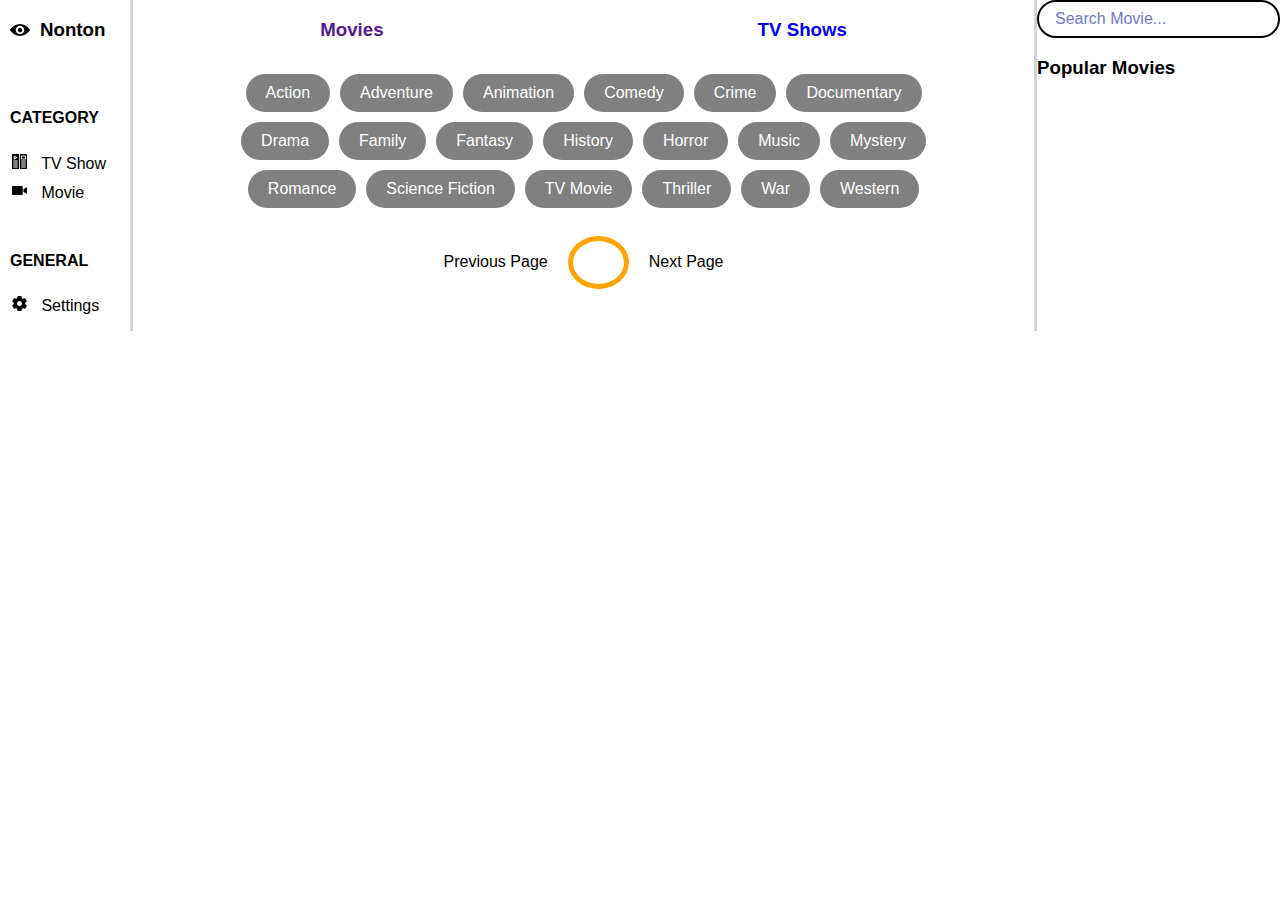
==== commit 468c508b: "features" ====
--- a/development/movie.html
+++ b/development/movie.html
@@ -76,12 +76,10 @@
                 <input type="text" placeholder="Search Movie..." id="search" class="search">
             </form>
             <div class="leftSide__popular"> <h3> Popular Movies</h3>
-                <div></div>
-                <div><button">See More</button></div>
+                    
+                
             </div>
-            <div class="leftSide__watchList"><h3>Watch List</h3>
-                <div><button>See More</button></div>
-            </div>
+            
         </div>
     </div>
     
--- a/development/assets/main.css
+++ b/development/assets/main.css
@@ -73,11 +73,7 @@
     margin-top: 20px;
 }
 
-.nowPlaying__random {
-    background-image: url('./90c804f554975bd28968b85a8642a194.jpg');
-    width: 150px;
-    height: 200px;
-}
+
 
 .nowPlaying__title__btn-active {
     margin-top: 10px;
@@ -113,20 +109,7 @@
     color: gray;
 }
 
-.topRated__head__btn-active button {
-    margin-right: 10px;
-    border-radius: 50%;
-    border: 0.5px solid lightgray;
-    background-color: white;
-    padding: 8px 12px;
-    font-size: 16px;
-    color: gray;
-}
-
-.topRated__head__btn-active button:hover {
-    color: white;
-    background-color: brown;
-}
+
 
 #main {
     display: flex;
@@ -244,7 +227,7 @@
 }
 
 .movie {
-    width: 200px;
+    width: 300px;
     margin: 1rem;
     border-radius: 3px;
     box-shadow: 0.2px 4px 5px rgba(0,0,0,0.1);
